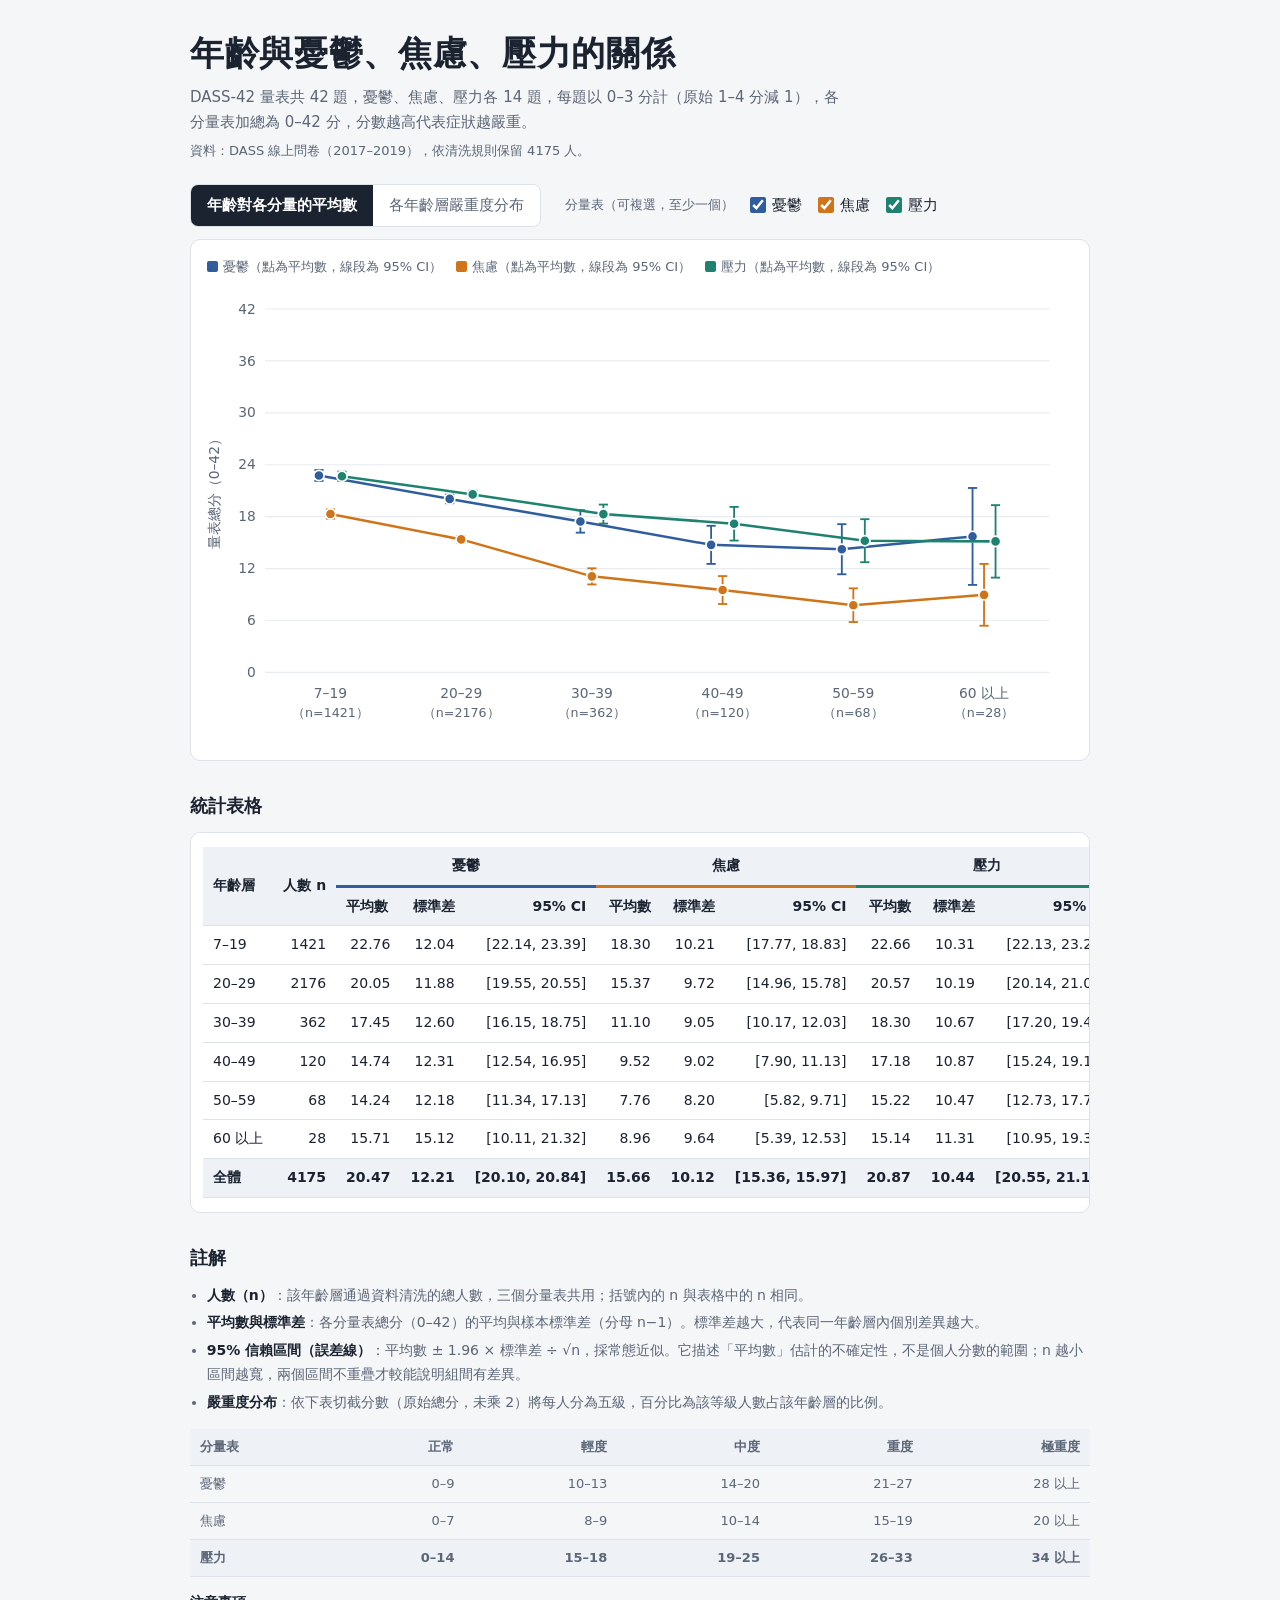
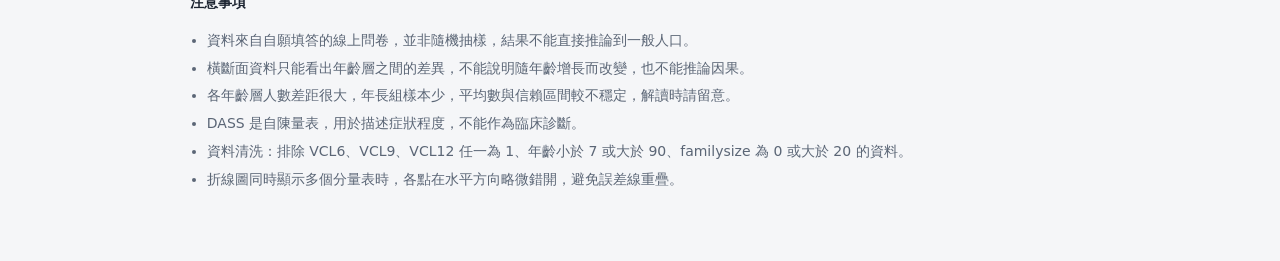
==== index.html @ 9ebe01f3 "Add files via upload" ====
<!DOCTYPE html>
<html lang="zh-Hant">
<head>
<meta charset="UTF-8">
<meta name="viewport" content="width=device-width, initial-scale=1, viewport-fit=cover">
<title>年齡與憂鬱、焦慮、壓力的關係</title>
<style>
:root{box-sizing:border-box;padding-top:env(safe-area-inset-top,0px);padding-bottom:env(safe-area-inset-bottom,0px);
--bg:#f5f6f8;--card:#fff;--ink:#1b2330;--mut:#5b6676;--line:#dde1e8;--grid:#e8ebf0;--hd:#eef1f5;
--c-D:#2f5d9e;--c-A:#cf7418;--c-S:#1f8270;--l0:#c9e4da;--l1:#f1dd98;--l2:#eeab6e;--l3:#d35f4c;--l4:#7a1f3d;--st:#1b2330}
@media (prefers-color-scheme:dark){:root:not([data-theme="light"]){--bg:#11151b;--card:#1a2029;--ink:#e8ecf2;--mut:#9aa6b6;--line:#2b3441;--grid:#262e3a;--hd:#212934;
--c-D:#7ea8e8;--c-A:#f0a24f;--c-S:#4fc2aa;--l0:#2d5d4e;--l1:#8a7a2c;--l2:#b5733a;--l3:#d35f4c;--l4:#a63a5e;--st:#fff}}
:root[data-theme="dark"]{--bg:#11151b;--card:#1a2029;--ink:#e8ecf2;--mut:#9aa6b6;--line:#2b3441;--grid:#262e3a;--hd:#212934;
--c-D:#7ea8e8;--c-A:#f0a24f;--c-S:#4fc2aa;--l0:#2d5d4e;--l1:#8a7a2c;--l2:#b5733a;--l3:#d35f4c;--l4:#a63a5e;--st:#fff}
html,body{margin:0}
body{background:var(--bg);color:var(--ink);font:15px/1.7 "Noto Sans TC","PingFang TC","Microsoft JhengHei",system-ui,sans-serif}
main{max-width:900px;margin:0 auto;padding:32px 18px 56px}
h1{font-size:clamp(24px,5vw,34px);line-height:1.25;margin:0 0 10px;letter-spacing:.02em}
.intro{margin:0 0 4px;color:var(--mut);max-width:44em}
.src{margin:0 0 22px;color:var(--mut);font-size:13px}
.bar{display:flex;flex-wrap:wrap;gap:12px 24px;align-items:center;margin-bottom:12px}
.tabs{display:inline-flex;border:1px solid var(--line);border-radius:8px;overflow:hidden;background:var(--card)}
.tabs button{font:inherit;color:var(--mut);background:none;border:0;padding:8px 16px;cursor:pointer}
.tabs button[aria-selected=true]{background:var(--ink);color:var(--card);font-weight:600}
button:focus-visible,input:focus-visible{outline:2px solid var(--c-D);outline-offset:2px}
#scales{display:flex;flex-wrap:wrap;gap:6px 16px;align-items:center}
#scales .cl{color:var(--mut);font-size:13px}
#scales label{display:inline-flex;align-items:center;gap:6px;cursor:pointer}
#scales input{accent-color:var(--c);width:16px;height:16px;margin:0}
#scales input:disabled{opacity:.55;cursor:not-allowed}
.card{background:var(--card);border:1px solid var(--line);border-radius:10px;padding:14px 12px}
#chart{position:relative}
svg{display:block;width:100%;height:auto}
.gl{stroke:var(--grid);stroke-width:1}.tx{fill:var(--mut);font-size:12px}.sm{font-size:11px}
.ln{fill:none;stroke-width:2.2}.eb{stroke-width:1.6}.pt{stroke:var(--card);stroke-width:1.5}
.seg{font-size:12px;font-weight:600;fill:var(--st)}.seg.s3,.seg.s4{fill:#fff}
#tip{position:absolute;pointer-events:none;background:var(--ink);color:var(--card);border-radius:6px;padding:7px 10px;font-size:13px;line-height:1.5;white-space:nowrap;z-index:5}
#tip[hidden]{display:none}
.leg{display:flex;flex-wrap:wrap;gap:4px 14px;margin:2px 4px 8px;font-size:13px;color:var(--mut)}
.leg i{display:inline-block;width:11px;height:11px;border-radius:2px;margin-right:5px;vertical-align:-1px}
h2{font-size:18px;margin:30px 0 10px}
.tw{overflow-x:auto}
table{border-collapse:collapse;width:100%;font-size:14px;font-variant-numeric:tabular-nums}
th,td{padding:7px 10px;text-align:right;white-space:nowrap;border-bottom:1px solid var(--line)}
th:first-child,td:first-child{text-align:left}
thead th{background:var(--hd);font-weight:600}
tbody tr:last-child td{font-weight:600;background:var(--hd)}
.notes{color:var(--mut);font-size:14px}
.notes b{color:var(--ink)}
.notes ul{padding-left:1.2em;margin:6px 0 14px}.notes li{margin:4px 0}
.cut{font-size:13px;margin:6px 0 14px}
</style>
</head>
<body>
<main>
<h1>年齡與憂鬱、焦慮、壓力的關係</h1>
<p class="intro">DASS-42 量表共 42 題，憂鬱、焦慮、壓力各 14 題，每題以 0–3 分計（原始 1–4 分減 1），各分量表加總為 0–42 分，分數越高代表症狀越嚴重。</p>
<p class="src" id="src"></p>

<div class="bar">
  <div class="tabs" role="tablist">
    <button role="tab" data-v="mean" aria-selected="true">年齡對各分量的平均數</button>
    <button role="tab" data-v="stack" aria-selected="false">各年齡層嚴重度分布</button>
  </div>
  <div id="scales"></div>
</div>

<div class="card">
  <div class="leg" id="leg"></div>
  <div id="chart"><div id="svgbox"></div><div id="tip" hidden></div></div>
</div>

<h2>統計表格</h2>
<div class="card tw"><table id="tbl"></table></div>

<h2>註解</h2>
<div class="notes">
<ul>
<li><b>人數（n）</b>：該年齡層通過資料清洗的總人數，三個分量表共用；括號內的 n 與表格中的 n 相同。</li>
<li><b>平均數與標準差</b>：各分量表總分（0–42）的平均與樣本標準差（分母 n−1）。標準差越大，代表同一年齡層內個別差異越大。</li>
<li><b>95% 信賴區間（誤差線）</b>：平均數 ± 1.96 × 標準差 ÷ √n，採常態近似。它描述「平均數」估計的不確定性，不是個人分數的範圍；n 越小區間越寬，兩個區間不重疊才較能說明組間有差異。</li>
<li><b>嚴重度分布</b>：依下表切截分數（原始總分，未乘 2）將每人分為五級，百分比為該等級人數占該年齡層的比例。</li>
</ul>
<table class="cut"><thead><tr><th>分量表</th><th>正常</th><th>輕度</th><th>中度</th><th>重度</th><th>極重度</th></tr></thead><tbody>
<tr><td>憂鬱</td><td>0–9</td><td>10–13</td><td>14–20</td><td>21–27</td><td>28 以上</td></tr>
<tr><td>焦慮</td><td>0–7</td><td>8–9</td><td>10–14</td><td>15–19</td><td>20 以上</td></tr>
<tr><td>壓力</td><td>0–14</td><td>15–18</td><td>19–25</td><td>26–33</td><td>34 以上</td></tr></tbody></table>
<p><b>注意事項</b></p>
<ul>
<li>資料來自自願填答的線上問卷，並非隨機抽樣，結果不能直接推論到一般人口。</li>
<li>橫斷面資料只能看出年齡層之間的差異，不能說明隨年齡增長而改變，也不能推論因果。</li>
<li>各年齡層人數差距很大，年長組樣本少，平均數與信賴區間較不穩定，解讀時請留意。</li>
<li>DASS 是自陳量表，用於描述症狀程度，不能作為臨床診斷。</li>
<li>資料清洗：排除 VCL6、VCL9、VCL12 任一為 1、年齡小於 7 或大於 90、familysize 為 0 或大於 20 的資料。</li>
<li>折線圖同時顯示多個分量表時，各點在水平方向略微錯開，避免誤差線重疊。</li>
</ul>
</div>
</main>
<script>
const DATA={"groups":[{"l":"7–19","n":1421,"D":{"n":1421,"m":22.7621,"s":12.037,"lv":[252,105,260,247,557]},"A":{"n":1421,"m":18.3012,"s":10.2066,"lv":[248,86,235,219,633]},"S":{"n":1421,"m":22.665,"s":10.3108,"lv":[346,160,318,344,253]}},{"l":"20–29","n":2176,"D":{"n":2176,"m":20.0501,"s":11.8818,"lv":[506,229,430,359,652]},"A":{"n":2176,"m":15.3718,"s":9.7189,"lv":[537,170,439,341,689]},"S":{"n":2176,"m":20.5708,"s":10.1868,"lv":[675,276,521,434,270]}},{"l":"30–39","n":362,"D":{"n":362,"m":17.4475,"s":12.5997,"lv":[127,38,55,43,99]},"A":{"n":362,"m":11.0994,"s":9.0542,"lv":[163,33,68,37,61]},"S":{"n":362,"m":18.2983,"s":10.6745,"lv":[149,56,55,64,38]}},{"l":"40–49","n":120,"D":{"n":120,"m":14.7417,"s":12.3148,"lv":[52,14,19,11,24]},"A":{"n":120,"m":9.5167,"s":9.0172,"lv":[63,12,17,9,19]},"S":{"n":120,"m":17.1833,"s":10.8705,"lv":[54,17,18,16,15]}},{"l":"50–59","n":68,"D":{"n":68,"m":14.2353,"s":12.1841,"lv":[34,6,11,6,11]},"A":{"n":68,"m":7.7647,"s":8.1992,"lv":[42,5,8,6,7]},"S":{"n":68,"m":15.2206,"s":10.4665,"lv":[39,7,11,6,5]}},{"l":"60 以上","n":28,"D":{"n":28,"m":15.7143,"s":15.1214,"lv":[15,2,2,1,8]},"A":{"n":28,"m":8.9643,"s":9.6397,"lv":[17,1,3,1,6]},"S":{"n":28,"m":15.1429,"s":11.3095,"lv":[15,4,3,4,2]}}],"total":{"n":4175,"D":{"n":4175,"m":20.4711,"s":12.2137,"lv":[986,394,777,667,1351]},"A":{"n":4175,"m":15.6632,"s":10.1179,"lv":[1070,307,770,613,1415]},"S":{"n":4175,"m":20.8656,"s":10.4355,"lv":[1278,520,926,868,583]}}};
const SC={D:{n:'憂鬱'},A:{n:'焦慮'},S:{n:'壓力'}},KEYS=['D','A','S'];
const LV=['正常','輕度','中度','重度','極重度'];
const G=DATA.groups,T=DATA.total;
const st={view:'mean',sel:['D','A','S'],one:'D'};
const $=s=>document.querySelector(s),f=x=>x.toFixed(2);
const ci=o=>{const h=1.96*o.s/Math.sqrt(o.n);return[o.m-h,o.m+h]};
const lab=g=>g.l+'（n='+g.n+'）';
$('#src').textContent='資料：DASS 線上問卷（2017–2019），依清洗規則保留 '+T.n+' 人。';

function ctrl(){
  const c=$('#scales');
  if(st.view==='mean'){
    const last=st.sel.length===1?st.sel[0]:null;
    c.innerHTML='<span class="cl">分量表（可複選，至少一個）</span>'+KEYS.map(k=>`<label style="--c:var(--c-${k})"><input type="checkbox" value="${k}" ${st.sel.includes(k)?'checked':''} ${last===k?'disabled':''}>${SC[k].n}</label>`).join('');
  }else{
    c.innerHTML='<span class="cl">分量表（單選）</span>'+KEYS.map(k=>`<label style="--c:var(--c-${k})"><input type="radio" name="one" value="${k}" ${st.one===k?'checked':''}>${SC[k].n}</label>`).join('');
  }
}
function legend(){
  $('#leg').innerHTML=st.view==='mean'
    ?KEYS.filter(k=>st.sel.includes(k)).map(k=>`<span><i style="background:var(--c-${k})"></i>${SC[k].n}（點為平均數，線段為 95% CI）</span>`).join('')
    :LV.map((n,j)=>`<span><i style="background:var(--l${j})"></i>${n}</span>`).join('');
}
function mean(){
  const W=760,H=400,L=54,R=24,T0=20,B=64,pw=W-L-R,ph=H-T0-B,N=G.length;
  const X=i=>L+pw*(i+.5)/N,Y=v=>T0+ph*(1-v/42);
  const sel=KEYS.filter(k=>st.sel.includes(k));
  let s=`<svg viewBox="0 0 ${W} ${H}" role="img" aria-label="各年齡層憂鬱、焦慮、壓力平均分數折線圖，詳細數值見下方表格">`;
  for(let v=0;v<=42;v+=6)s+=`<line class="gl" x1="${L}" x2="${W-R}" y1="${Y(v)}" y2="${Y(v)}"/><text class="tx" x="${L-8}" y="${Y(v)+4}" text-anchor="end">${v}</text>`;
  s+=`<text class="tx" transform="translate(14 ${T0+ph/2}) rotate(-90)" text-anchor="middle">量表總分（0–42）</text>`;
  G.forEach((g,i)=>{s+=`<text class="tx" x="${X(i)}" y="${H-B+22}" text-anchor="middle">${g.l}<tspan class="sm" x="${X(i)}" dy="17">（n=${g.n}）</tspan></text>`});
  sel.forEach((k,j)=>{
    const dx=(j-(sel.length-1)/2)*10,col=`var(--c-${k})`;
    s+=`<polyline class="ln" style="stroke:${col}" points="${G.map((g,i)=>(X(i)+dx)+','+Y(g[k].m)).join(' ')}"/>`;
    G.forEach((g,i)=>{
      const o=g[k],[a,b]=ci(o),x=X(i)+dx,ya=Y(Math.max(0,a)),yb=Y(Math.min(42,b));
      s+=`<g data-tip="<b>${SC[k].n}</b>｜${g.l}（n=${g.n}）<br>平均數 ${f(o.m)}　標準差 ${f(o.s)}<br>95% CI [${f(a)}, ${f(b)}]">`
       +`<line class="eb" style="stroke:${col}" x1="${x}" x2="${x}" y1="${yb}" y2="${ya}"/>`
       +`<line class="eb" style="stroke:${col}" x1="${x-4}" x2="${x+4}" y1="${yb}" y2="${yb}"/><line class="eb" style="stroke:${col}" x1="${x-4}" x2="${x+4}" y1="${ya}" y2="${ya}"/>`
       +`<circle class="pt" style="fill:${col}" cx="${x}" cy="${Y(o.m)}" r="4.5"/><circle cx="${x}" cy="${Y(o.m)}" r="12" fill="transparent"/></g>`;
    });
  });
  return s+'</svg>';
}
function stack(){
  const k=st.one,W=760,L=150,R=24,T0=14,rh=48,B=46,N=G.length,H=T0+N*rh+B,pw=W-L-R;
  let s=`<svg viewBox="0 0 ${W} ${H}" role="img" aria-label="${SC[k].n}嚴重度在各年齡層的分布，詳細數值見下方表格">`;
  for(let p=0;p<=100;p+=20){const x=L+pw*p/100;s+=`<line class="gl" x1="${x}" x2="${x}" y1="${T0}" y2="${T0+N*rh}"/><text class="tx" x="${x}" y="${T0+N*rh+18}" text-anchor="middle">${p}%</text>`}
  s+=`<text class="tx" x="${L+pw/2}" y="${H-6}" text-anchor="middle">各嚴重度等級占該年齡層的百分比</text>`;
  G.forEach((g,i)=>{
    const o=g[k],y=T0+i*rh+7;let acc=0;
    s+=`<text class="tx" x="${L-10}" y="${y+22}" text-anchor="end">${lab(g)}</text>`;
    o.lv.forEach((c,j)=>{
      const p=c/o.n*100,x=L+pw*acc/100,w=pw*p/100;acc+=p;
      s+=`<g data-tip="<b>${SC[k].n}</b>｜${g.l}<br>${LV[j]}：${p.toFixed(1)}%（${c} 人）"><rect x="${x}" y="${y}" width="${w}" height="34" style="fill:var(--l${j});stroke:var(--card);stroke-width:1"/>`
       +(w>34?`<text class="seg s${j}" x="${x+w/2}" y="${y+22}" text-anchor="middle">${Math.round(p)}%</text>`:'')+'</g>';
    });
  });
  return s+'</svg>';
}
function table(){
  const rows=[...G,Object.assign({},T,{l:'全體'})];let h;
  if(st.view==='mean'){
    const sel=KEYS.filter(k=>st.sel.includes(k));
    h='<thead><tr><th rowspan="2">年齡層</th><th rowspan="2">人數 n</th>'+sel.map(k=>`<th colspan="3" style="text-align:center;border-bottom:3px solid var(--c-${k})">${SC[k].n}</th>`).join('')+'</tr><tr>'+sel.map(()=>'<th>平均數</th><th>標準差</th><th>95% CI</th>').join('')+'</tr></thead><tbody>'
     +rows.map(g=>`<tr><td>${g.l}</td><td>${g.n}</td>`+sel.map(k=>{const o=g[k],[a,b]=ci(o);return`<td>${f(o.m)}</td><td>${f(o.s)}</td><td>[${f(a)}, ${f(b)}]</td>`}).join('')+'</tr>').join('')+'</tbody>';
  }else{
    const k=st.one;
    h=`<thead><tr><th>年齡層（${SC[k].n}）</th><th>人數 n</th>`+LV.map(n=>`<th>${n}</th>`).join('')+'</tr></thead><tbody>'
     +rows.map(g=>{const o=g[k];return`<tr><td>${g.l}</td><td>${g.n}</td>`+o.lv.map(c=>`<td>${c}（${(c/o.n*100).toFixed(1)}%）</td>`).join('')+'</tr>'}).join('')+'</tbody>';
  }
  $('#tbl').innerHTML=h;
}
function render(){
  document.querySelectorAll('.tabs button').forEach(b=>b.setAttribute('aria-selected',b.dataset.v===st.view));
  ctrl();legend();$('#svgbox').innerHTML=st.view==='mean'?mean():stack();table();$('#tip').hidden=true;
}
document.querySelector('.tabs').addEventListener('click',e=>{const b=e.target.closest('button');if(b){st.view=b.dataset.v;render()}});
$('#scales').addEventListener('change',e=>{
  const v=e.target.value;
  if(st.view==='mean'){st.sel=e.target.checked?[...st.sel,v]:st.sel.filter(x=>x!==v);if(!st.sel.length)st.sel=[v]}
  else st.one=v;
  render();
});
const wrap=$('#chart'),tip=$('#tip');
wrap.addEventListener('pointermove',e=>{
  const t=e.target.closest('[data-tip]');
  if(!t){tip.hidden=true;return}
  tip.innerHTML=t.dataset.tip;tip.hidden=false;
  const r=wrap.getBoundingClientRect();let x=e.clientX-r.left+14;
  if(x+tip.offsetWidth>r.width)x=e.clientX-r.left-tip.offsetWidth-14;
  tip.style.left=Math.max(0,x)+'px';tip.style.top=(e.clientY-r.top+14)+'px';
});
wrap.addEventListener('pointerleave',()=>{tip.hidden=true});
render();
</script>
</body>
</html>
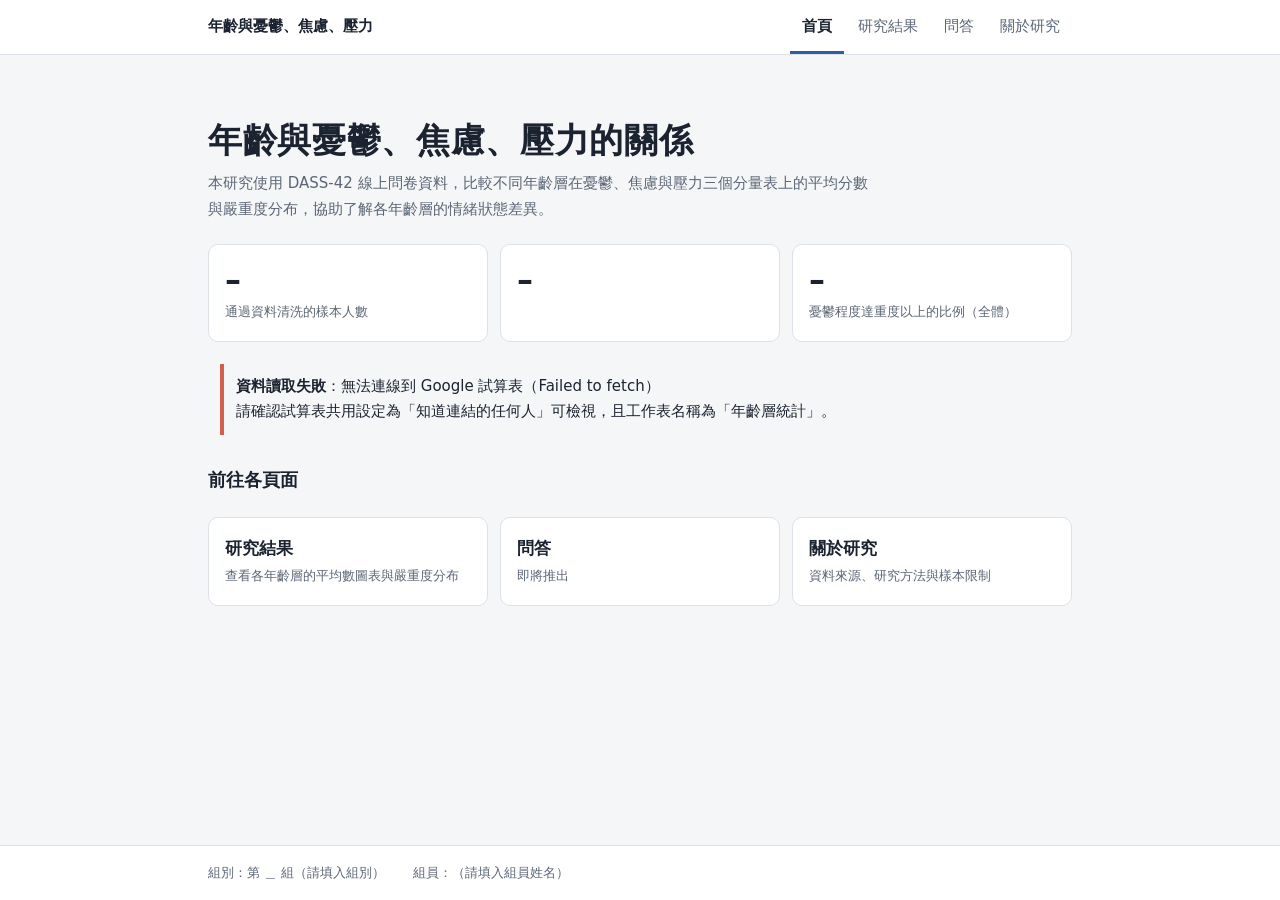
==== commit b830cfda: "Add files via upload" ====
--- a/index.html
+++ b/index.html
@@ -3,196 +3,90 @@
 <head>
 <meta charset="UTF-8">
 <meta name="viewport" content="width=device-width, initial-scale=1, viewport-fit=cover">
-<title>年齡與憂鬱、焦慮、壓力的關係</title>
-<style>
-:root{box-sizing:border-box;padding-top:env(safe-area-inset-top,0px);padding-bottom:env(safe-area-inset-bottom,0px);
---bg:#f5f6f8;--card:#fff;--ink:#1b2330;--mut:#5b6676;--line:#dde1e8;--grid:#e8ebf0;--hd:#eef1f5;
---c-D:#2f5d9e;--c-A:#cf7418;--c-S:#1f8270;--l0:#c9e4da;--l1:#f1dd98;--l2:#eeab6e;--l3:#d35f4c;--l4:#7a1f3d;--st:#1b2330}
-@media (prefers-color-scheme:dark){:root:not([data-theme="light"]){--bg:#11151b;--card:#1a2029;--ink:#e8ecf2;--mut:#9aa6b6;--line:#2b3441;--grid:#262e3a;--hd:#212934;
---c-D:#7ea8e8;--c-A:#f0a24f;--c-S:#4fc2aa;--l0:#2d5d4e;--l1:#8a7a2c;--l2:#b5733a;--l3:#d35f4c;--l4:#a63a5e;--st:#fff}}
-:root[data-theme="dark"]{--bg:#11151b;--card:#1a2029;--ink:#e8ecf2;--mut:#9aa6b6;--line:#2b3441;--grid:#262e3a;--hd:#212934;
---c-D:#7ea8e8;--c-A:#f0a24f;--c-S:#4fc2aa;--l0:#2d5d4e;--l1:#8a7a2c;--l2:#b5733a;--l3:#d35f4c;--l4:#a63a5e;--st:#fff}
-html,body{margin:0}
-body{background:var(--bg);color:var(--ink);font:15px/1.7 "Noto Sans TC","PingFang TC","Microsoft JhengHei",system-ui,sans-serif}
-main{max-width:900px;margin:0 auto;padding:32px 18px 56px}
-h1{font-size:clamp(24px,5vw,34px);line-height:1.25;margin:0 0 10px;letter-spacing:.02em}
-.intro{margin:0 0 4px;color:var(--mut);max-width:44em}
-.src{margin:0 0 22px;color:var(--mut);font-size:13px}
-.bar{display:flex;flex-wrap:wrap;gap:12px 24px;align-items:center;margin-bottom:12px}
-.tabs{display:inline-flex;border:1px solid var(--line);border-radius:8px;overflow:hidden;background:var(--card)}
-.tabs button{font:inherit;color:var(--mut);background:none;border:0;padding:8px 16px;cursor:pointer}
-.tabs button[aria-selected=true]{background:var(--ink);color:var(--card);font-weight:600}
-button:focus-visible,input:focus-visible{outline:2px solid var(--c-D);outline-offset:2px}
-#scales{display:flex;flex-wrap:wrap;gap:6px 16px;align-items:center}
-#scales .cl{color:var(--mut);font-size:13px}
-#scales label{display:inline-flex;align-items:center;gap:6px;cursor:pointer}
-#scales input{accent-color:var(--c);width:16px;height:16px;margin:0}
-#scales input:disabled{opacity:.55;cursor:not-allowed}
-.card{background:var(--card);border:1px solid var(--line);border-radius:10px;padding:14px 12px}
-#chart{position:relative}
-svg{display:block;width:100%;height:auto}
-.gl{stroke:var(--grid);stroke-width:1}.tx{fill:var(--mut);font-size:12px}.sm{font-size:11px}
-.ln{fill:none;stroke-width:2.2}.eb{stroke-width:1.6}.pt{stroke:var(--card);stroke-width:1.5}
-.seg{font-size:12px;font-weight:600;fill:var(--st)}.seg.s3,.seg.s4{fill:#fff}
-#tip{position:absolute;pointer-events:none;background:var(--ink);color:var(--card);border-radius:6px;padding:7px 10px;font-size:13px;line-height:1.5;white-space:nowrap;z-index:5}
-#tip[hidden]{display:none}
-.leg{display:flex;flex-wrap:wrap;gap:4px 14px;margin:2px 4px 8px;font-size:13px;color:var(--mut)}
-.leg i{display:inline-block;width:11px;height:11px;border-radius:2px;margin-right:5px;vertical-align:-1px}
-h2{font-size:18px;margin:30px 0 10px}
-.tw{overflow-x:auto}
-table{border-collapse:collapse;width:100%;font-size:14px;font-variant-numeric:tabular-nums}
-th,td{padding:7px 10px;text-align:right;white-space:nowrap;border-bottom:1px solid var(--line)}
-th:first-child,td:first-child{text-align:left}
-thead th{background:var(--hd);font-weight:600}
-tbody tr:last-child td{font-weight:600;background:var(--hd)}
-.notes{color:var(--mut);font-size:14px}
-.notes b{color:var(--ink)}
-.notes ul{padding-left:1.2em;margin:6px 0 14px}.notes li{margin:4px 0}
-.cut{font-size:13px;margin:6px 0 14px}
-</style>
+<title>首頁｜年齡與憂鬱、焦慮、壓力的關係</title>
+<link rel="stylesheet" href="style.css">
 </head>
 <body>
-<main>
-<h1>年齡與憂鬱、焦慮、壓力的關係</h1>
-<p class="intro">DASS-42 量表共 42 題，憂鬱、焦慮、壓力各 14 題，每題以 0–3 分計（原始 1–4 分減 1），各分量表加總為 0–42 分，分數越高代表症狀越嚴重。</p>
-<p class="src" id="src"></p>
-
-<div class="bar">
-  <div class="tabs" role="tablist">
-    <button role="tab" data-v="mean" aria-selected="true">年齡對各分量的平均數</button>
-    <button role="tab" data-v="stack" aria-selected="false">各年齡層嚴重度分布</button>
-  </div>
-  <div id="scales"></div>
+<nav class="nav" aria-label="主要導覽"><div class="in"><a class="brand" href="index.html">年齡與憂鬱、焦慮、壓力</a><ul><li><a href="index.html" aria-current="page">首頁</a></li><li><a href="results.html">研究結果</a></li><li><a href="ask.html">問答</a></li><li><a href="about.html">關於研究</a></li></ul></div></nav>
+<main><div class="in">
+<h1 style="margin-top:32px">年齡與憂鬱、焦慮、壓力的關係</h1>
+<p class="lead intro">本研究使用 DASS-42 線上問卷資料，比較不同年齡層在憂鬱、焦慮與壓力三個分量表上的平均分數與嚴重度分布，協助了解各年齡層的情緒狀態差異。</p>
+<div class="stats">
+<div class="stat"><b id="c1">–</b><span>通過資料清洗的樣本人數</span></div>
+<div class="stat"><b id="c2">–</b><span id="c2s"></span></div>
+<div class="stat"><b id="c3">–</b><span id="c3s">憂鬱程度達重度以上的比例（全體）</span></div>
 </div>
-
-<div class="card">
-  <div class="leg" id="leg"></div>
-  <div id="chart"><div id="svgbox"></div><div id="tip" hidden></div></div>
-</div>
-
-<h2>統計表格</h2>
-<div class="card tw"><table id="tbl"></table></div>
-
-<h2>註解</h2>
-<div class="notes">
-<ul>
-<li><b>人數（n）</b>：該年齡層通過資料清洗的總人數，三個分量表共用；括號內的 n 與表格中的 n 相同。</li>
-<li><b>平均數與標準差</b>：各分量表總分（0–42）的平均與樣本標準差（分母 n−1）。標準差越大，代表同一年齡層內個別差異越大。</li>
-<li><b>95% 信賴區間（誤差線）</b>：平均數 ± 1.96 × 標準差 ÷ √n，採常態近似。它描述「平均數」估計的不確定性，不是個人分數的範圍；n 越小區間越寬，兩個區間不重疊才較能說明組間有差異。</li>
-<li><b>嚴重度分布</b>：依下表切截分數（原始總分，未乘 2）將每人分為五級，百分比為該等級人數占該年齡層的比例。</li>
-</ul>
-<table class="cut"><thead><tr><th>分量表</th><th>正常</th><th>輕度</th><th>中度</th><th>重度</th><th>極重度</th></tr></thead><tbody>
-<tr><td>憂鬱</td><td>0–9</td><td>10–13</td><td>14–20</td><td>21–27</td><td>28 以上</td></tr>
-<tr><td>焦慮</td><td>0–7</td><td>8–9</td><td>10–14</td><td>15–19</td><td>20 以上</td></tr>
-<tr><td>壓力</td><td>0–14</td><td>15–18</td><td>19–25</td><td>26–33</td><td>34 以上</td></tr></tbody></table>
-<p><b>注意事項</b></p>
-<ul>
-<li>資料來自自願填答的線上問卷，並非隨機抽樣，結果不能直接推論到一般人口。</li>
-<li>橫斷面資料只能看出年齡層之間的差異，不能說明隨年齡增長而改變，也不能推論因果。</li>
-<li>各年齡層人數差距很大，年長組樣本少，平均數與信賴區間較不穩定，解讀時請留意。</li>
-<li>DASS 是自陳量表，用於描述症狀程度，不能作為臨床診斷。</li>
-<li>資料清洗：排除 VCL6、VCL9、VCL12 任一為 1、年齡小於 7 或大於 90、familysize 為 0 或大於 20 的資料。</li>
-<li>折線圖同時顯示多個分量表時，各點在水平方向略微錯開，避免誤差線重疊。</li>
-</ul>
-</div>
-</main>
-<script>
-const DATA={"groups":[{"l":"7–19","n":1421,"D":{"n":1421,"m":22.7621,"s":12.037,"lv":[252,105,260,247,557]},"A":{"n":1421,"m":18.3012,"s":10.2066,"lv":[248,86,235,219,633]},"S":{"n":1421,"m":22.665,"s":10.3108,"lv":[346,160,318,344,253]}},{"l":"20–29","n":2176,"D":{"n":2176,"m":20.0501,"s":11.8818,"lv":[506,229,430,359,652]},"A":{"n":2176,"m":15.3718,"s":9.7189,"lv":[537,170,439,341,689]},"S":{"n":2176,"m":20.5708,"s":10.1868,"lv":[675,276,521,434,270]}},{"l":"30–39","n":362,"D":{"n":362,"m":17.4475,"s":12.5997,"lv":[127,38,55,43,99]},"A":{"n":362,"m":11.0994,"s":9.0542,"lv":[163,33,68,37,61]},"S":{"n":362,"m":18.2983,"s":10.6745,"lv":[149,56,55,64,38]}},{"l":"40–49","n":120,"D":{"n":120,"m":14.7417,"s":12.3148,"lv":[52,14,19,11,24]},"A":{"n":120,"m":9.5167,"s":9.0172,"lv":[63,12,17,9,19]},"S":{"n":120,"m":17.1833,"s":10.8705,"lv":[54,17,18,16,15]}},{"l":"50–59","n":68,"D":{"n":68,"m":14.2353,"s":12.1841,"lv":[34,6,11,6,11]},"A":{"n":68,"m":7.7647,"s":8.1992,"lv":[42,5,8,6,7]},"S":{"n":68,"m":15.2206,"s":10.4665,"lv":[39,7,11,6,5]}},{"l":"60 以上","n":28,"D":{"n":28,"m":15.7143,"s":15.1214,"lv":[15,2,2,1,8]},"A":{"n":28,"m":8.9643,"s":9.6397,"lv":[17,1,3,1,6]},"S":{"n":28,"m":15.1429,"s":11.3095,"lv":[15,4,3,4,2]}}],"total":{"n":4175,"D":{"n":4175,"m":20.4711,"s":12.2137,"lv":[986,394,777,667,1351]},"A":{"n":4175,"m":15.6632,"s":10.1179,"lv":[1070,307,770,613,1415]},"S":{"n":4175,"m":20.8656,"s":10.4355,"lv":[1278,520,926,868,583]}}};
-const SC={D:{n:'憂鬱'},A:{n:'焦慮'},S:{n:'壓力'}},KEYS=['D','A','S'];
-const LV=['正常','輕度','中度','重度','極重度'];
-const G=DATA.groups,T=DATA.total;
-const st={view:'mean',sel:['D','A','S'],one:'D'};
-const $=s=>document.querySelector(s),f=x=>x.toFixed(2);
-const ci=o=>{const h=1.96*o.s/Math.sqrt(o.n);return[o.m-h,o.m+h]};
-const lab=g=>g.l+'（n='+g.n+'）';
-$('#src').textContent='資料：DASS 線上問卷（2017–2019），依清洗規則保留 '+T.n+' 人。';
-
-function ctrl(){
-  const c=$('#scales');
-  if(st.view==='mean'){
-    const last=st.sel.length===1?st.sel[0]:null;
-    c.innerHTML='<span class="cl">分量表（可複選，至少一個）</span>'+KEYS.map(k=>`<label style="--c:var(--c-${k})"><input type="checkbox" value="${k}" ${st.sel.includes(k)?'checked':''} ${last===k?'disabled':''}>${SC[k].n}</label>`).join('');
-  }else{
-    c.innerHTML='<span class="cl">分量表（單選）</span>'+KEYS.map(k=>`<label style="--c:var(--c-${k})"><input type="radio" name="one" value="${k}" ${st.one===k?'checked':''}>${SC[k].n}</label>`).join('');
-  }
-}
-function legend(){
-  $('#leg').innerHTML=st.view==='mean'
-    ?KEYS.filter(k=>st.sel.includes(k)).map(k=>`<span><i style="background:var(--c-${k})"></i>${SC[k].n}（點為平均數，線段為 95% CI）</span>`).join('')
-    :LV.map((n,j)=>`<span><i style="background:var(--l${j})"></i>${n}</span>`).join('');
-}
-function mean(){
-  const W=760,H=400,L=54,R=24,T0=20,B=64,pw=W-L-R,ph=H-T0-B,N=G.length;
-  const X=i=>L+pw*(i+.5)/N,Y=v=>T0+ph*(1-v/42);
-  const sel=KEYS.filter(k=>st.sel.includes(k));
-  let s=`<svg viewBox="0 0 ${W} ${H}" role="img" aria-label="各年齡層憂鬱、焦慮、壓力平均分數折線圖，詳細數值見下方表格">`;
-  for(let v=0;v<=42;v+=6)s+=`<line class="gl" x1="${L}" x2="${W-R}" y1="${Y(v)}" y2="${Y(v)}"/><text class="tx" x="${L-8}" y="${Y(v)+4}" text-anchor="end">${v}</text>`;
-  s+=`<text class="tx" transform="translate(14 ${T0+ph/2}) rotate(-90)" text-anchor="middle">量表總分（0–42）</text>`;
-  G.forEach((g,i)=>{s+=`<text class="tx" x="${X(i)}" y="${H-B+22}" text-anchor="middle">${g.l}<tspan class="sm" x="${X(i)}" dy="17">（n=${g.n}）</tspan></text>`});
-  sel.forEach((k,j)=>{
-    const dx=(j-(sel.length-1)/2)*10,col=`var(--c-${k})`;
-    s+=`<polyline class="ln" style="stroke:${col}" points="${G.map((g,i)=>(X(i)+dx)+','+Y(g[k].m)).join(' ')}"/>`;
-    G.forEach((g,i)=>{
-      const o=g[k],[a,b]=ci(o),x=X(i)+dx,ya=Y(Math.max(0,a)),yb=Y(Math.min(42,b));
-      s+=`<g data-tip="<b>${SC[k].n}</b>｜${g.l}（n=${g.n}）<br>平均數 ${f(o.m)}　標準差 ${f(o.s)}<br>95% CI [${f(a)}, ${f(b)}]">`
-       +`<line class="eb" style="stroke:${col}" x1="${x}" x2="${x}" y1="${yb}" y2="${ya}"/>`
-       +`<line class="eb" style="stroke:${col}" x1="${x-4}" x2="${x+4}" y1="${yb}" y2="${yb}"/><line class="eb" style="stroke:${col}" x1="${x-4}" x2="${x+4}" y1="${ya}" y2="${ya}"/>`
-       +`<circle class="pt" style="fill:${col}" cx="${x}" cy="${Y(o.m)}" r="4.5"/><circle cx="${x}" cy="${Y(o.m)}" r="12" fill="transparent"/></g>`;
-    });
-  });
-  return s+'</svg>';
-}
-function stack(){
-  const k=st.one,W=760,L=150,R=24,T0=14,rh=48,B=46,N=G.length,H=T0+N*rh+B,pw=W-L-R;
-  let s=`<svg viewBox="0 0 ${W} ${H}" role="img" aria-label="${SC[k].n}嚴重度在各年齡層的分布，詳細數值見下方表格">`;
-  for(let p=0;p<=100;p+=20){const x=L+pw*p/100;s+=`<line class="gl" x1="${x}" x2="${x}" y1="${T0}" y2="${T0+N*rh}"/><text class="tx" x="${x}" y="${T0+N*rh+18}" text-anchor="middle">${p}%</text>`}
-  s+=`<text class="tx" x="${L+pw/2}" y="${H-6}" text-anchor="middle">各嚴重度等級占該年齡層的百分比</text>`;
-  G.forEach((g,i)=>{
-    const o=g[k],y=T0+i*rh+7;let acc=0;
-    s+=`<text class="tx" x="${L-10}" y="${y+22}" text-anchor="end">${lab(g)}</text>`;
-    o.lv.forEach((c,j)=>{
-      const p=c/o.n*100,x=L+pw*acc/100,w=pw*p/100;acc+=p;
-      s+=`<g data-tip="<b>${SC[k].n}</b>｜${g.l}<br>${LV[j]}：${p.toFixed(1)}%（${c} 人）"><rect x="${x}" y="${y}" width="${w}" height="34" style="fill:var(--l${j});stroke:var(--card);stroke-width:1"/>`
-       +(w>34?`<text class="seg s${j}" x="${x+w/2}" y="${y+22}" text-anchor="middle">${Math.round(p)}%</text>`:'')+'</g>';
-    });
-  });
-  return s+'</svg>';
-}
-function table(){
-  const rows=[...G,Object.assign({},T,{l:'全體'})];let h;
-  if(st.view==='mean'){
-    const sel=KEYS.filter(k=>st.sel.includes(k));
-    h='<thead><tr><th rowspan="2">年齡層</th><th rowspan="2">人數 n</th>'+sel.map(k=>`<th colspan="3" style="text-align:center;border-bottom:3px solid var(--c-${k})">${SC[k].n}</th>`).join('')+'</tr><tr>'+sel.map(()=>'<th>平均數</th><th>標準差</th><th>95% CI</th>').join('')+'</tr></thead><tbody>'
-     +rows.map(g=>`<tr><td>${g.l}</td><td>${g.n}</td>`+sel.map(k=>{const o=g[k],[a,b]=ci(o);return`<td>${f(o.m)}</td><td>${f(o.s)}</td><td>[${f(a)}, ${f(b)}]</td>`}).join('')+'</tr>').join('')+'</tbody>';
-  }else{
-    const k=st.one;
-    h=`<thead><tr><th>年齡層（${SC[k].n}）</th><th>人數 n</th>`+LV.map(n=>`<th>${n}</th>`).join('')+'</tr></thead><tbody>'
-     +rows.map(g=>{const o=g[k];return`<tr><td>${g.l}</td><td>${g.n}</td>`+o.lv.map(c=>`<td>${c}（${(c/o.n*100).toFixed(1)}%）</td>`).join('')+'</tr>'}).join('')+'</tbody>';
-  }
-  $('#tbl').innerHTML=h;
-}
-function render(){
-  document.querySelectorAll('.tabs button').forEach(b=>b.setAttribute('aria-selected',b.dataset.v===st.view));
-  ctrl();legend();$('#svgbox').innerHTML=st.view==='mean'?mean():stack();table();$('#tip').hidden=true;
-}
-document.querySelector('.tabs').addEventListener('click',e=>{const b=e.target.closest('button');if(b){st.view=b.dataset.v;render()}});
-$('#scales').addEventListener('change',e=>{
-  const v=e.target.value;
-  if(st.view==='mean'){st.sel=e.target.checked?[...st.sel,v]:st.sel.filter(x=>x!==v);if(!st.sel.length)st.sel=[v]}
-  else st.one=v;
-  render();
-});
-const wrap=$('#chart'),tip=$('#tip');
-wrap.addEventListener('pointermove',e=>{
-  const t=e.target.closest('[data-tip]');
-  if(!t){tip.hidden=true;return}
-  tip.innerHTML=t.dataset.tip;tip.hidden=false;
-  const r=wrap.getBoundingClientRect();let x=e.clientX-r.left+14;
-  if(x+tip.offsetWidth>r.width)x=e.clientX-r.left-tip.offsetWidth-14;
-  tip.style.left=Math.max(0,x)+'px';tip.style.top=(e.clientY-r.top+14)+'px';
-});
-wrap.addEventListener('pointerleave',()=>{tip.hidden=true});
-render();
+<h2>前往各頁面</h2>
+<div class="entries">
+<a class="entry" href="results.html"><strong>研究結果</strong><span>查看各年齡層的平均數圖表與嚴重度分布</span></a>
+<a class="entry" href="ask.html"><strong>問答</strong><span>即將推出</span></a>
+<a class="entry" href="about.html"><strong>關於研究</strong><span>資料來源、研究方法與樣本限制</span></a>
+</div></div></main>
+<footer><div class="in"><span>組別：第 ＿ 組（請填入組別）</span><span>組員：（請填入組員姓名）</span></div></footer>
+<script>const KEYS=['D','A','S'],$=s=>document.querySelector(s);
+const SHEET_ID='1aRtR0BMKm8Y0_JgHcAkQbwwfiZCKB8Brp9E7VJwtRCM',SHEET_TAB='年齡層統計';
+const LVN=['正常','輕度','中度','重度','極重度'],ALIAS={'重度':'嚴重','極重度':'極嚴重'};
+const RANGES={stats:'A1:J8',lv:'A10:P17'};
+const NOLVTXT='在「'+SHEET_TAB+'」的 '+RANGES.lv+' 找不到嚴重度人數表（標題需含「憂鬱_正常」…「壓力_極嚴重」），因此無法顯示嚴重度分布。';
+const NOLV='<p style="margin:12px;color:var(--mut)">'+NOLVTXT+'</p>';
+const esc=s=>String(s).replace(/[&<>]/g,c=>({'&':'&amp;','<':'&lt;','>':'&gt;'}[c]));
+function parseCSV(t){const r=[];let row=[],c='',q=false;
+  for(let i=0;i<t.length;i++){const ch=t[i];
+    if(q){if(ch=='"'){if(t[i+1]=='"'){c+='"';i++}else q=false}else c+=ch}
+    else if(ch=='"')q=true;
+    else if(ch==','){row.push(c);c=''}
+    else if(ch=='\n'||ch=='\r'){if(ch=='\r'&&t[i+1]=='\n')i++;row.push(c);r.push(row);row=[];c=''}
+    else c+=ch}
+  if(c!==''||row.length){row.push(c);r.push(row)}return r}
+const num=s=>{const v=parseFloat(String(s).replace(/[,\s]/g,''));return isNaN(v)?null:v};
+async function getRows(range){
+  const url='https://docs.google.com/spreadsheets/d/'+SHEET_ID+'/gviz/tq?tqx=out:csv&headers=1&sheet='+encodeURIComponent(SHEET_TAB)+'&range='+range;
+  let res;try{res=await fetch(url)}catch(e){throw new Error('無法連線到 Google 試算表（'+e.message+'）')}
+  if(!res.ok)throw new Error('讀取 '+range+' 失敗，HTTP '+res.status+' '+res.statusText);
+  return parseCSV(await res.text()).filter(r=>r.some(x=>x.trim()))}
+function findTable(rows,key){
+  const i=rows.findIndex(r=>r.some(c=>c.replace(/\s/g,'')===key));
+  return i<0?null:{H:rows[i].map(h=>h.replace(/\s/g,'')),body:rows.slice(i+1)}}
+async function loadData(){
+  const t=findTable(await getRows(RANGES.stats),'人數');
+  if(!t)throw new Error('在「'+SHEET_TAB+'」的 '+RANGES.stats+' 找不到標題「人數」，請確認統計表放在 A1:J8');
+  const H=t.H,col=(...a)=>{for(const n of a){const i=H.indexOf(n);if(i>=0)return i}return -1};
+  const sc={D:'憂鬱',A:'焦慮',S:'壓力'},ix={},iL=col('年齡層'),iN=col('人數'),miss=[];
+  if(iL<0)miss.push('年齡層');
+  for(const k in sc){ix[k]={m:col(sc[k]+'_平均'),s:col(sc[k]+'_標準差')};
+    if(ix[k].m<0)miss.push(sc[k]+'_平均');if(ix[k].s<0)miss.push(sc[k]+'_標準差')}
+  if(miss.length)throw new Error('找不到欄位：'+miss.join('、')+'。目前的標題列是：'+H.join('、'));
+  const groups=t.body.map(r=>{const n=num(r[iN]);if(n===null||!r[iL].trim())return null;
+    const g={l:r[iL].trim(),n};
+    for(const k in sc){const m=num(r[ix[k].m]),s=num(r[ix[k].s]);
+      if(m===null||s===null)throw new Error('「'+g.l+'」的'+sc[k]+'平均或標準差不是數字');
+      g[k]={n,m,s,lv:null}}
+    return g}).filter(Boolean);
+  if(!groups.length)throw new Error('「'+SHEET_TAB+'」的 '+RANGES.stats+' 沒有資料列');
+  const lt=findTable(await getRows(RANGES.lv).catch(()=>[]),'憂鬱_正常');
+  if(lt){
+    const L=lt.H,li=L.indexOf('年齡層'),cols={};let ok=li>=0;
+    for(const k in sc){cols[k]=LVN.map(l=>{for(const n of [sc[k]+'_'+l,sc[k]+'_'+(ALIAS[l]||l)]){const i=L.indexOf(n);if(i>=0)return i}return -1});
+      if(cols[k].some(i=>i<0))ok=false}
+    if(ok){
+      const m=new Map(lt.body.map(r=>[r[li].trim(),r])),bad=groups.filter(g=>!m.has(g.l)).map(g=>g.l);
+      if(bad.length)throw new Error('嚴重度表（'+RANGES.lv+'）找不到年齡層：'+bad.join('、')+'。請確認 A11:A16 與 A2:A7 的年齡層相同');
+      for(const g of groups)for(const k in sc)g[k].lv=cols[k].map(i=>num(m.get(g.l)[i])||0)}}
+  return groups}
+function total(gs){const N=gs.reduce((a,g)=>a+g.n,0),T={n:N};
+  for(const k of ['D','A','S']){const M=gs.reduce((a,g)=>a+g.n*g[k].m,0)/N;
+    const ss=gs.reduce((a,g)=>a+(g.n-1)*g[k].s**2+g.n*(g[k].m-M)**2,0);
+    T[k]={n:N,m:M,s:Math.sqrt(ss/(N-1)),lv:gs[0][k].lv?LVN.map((_,j)=>gs.reduce((a,g)=>a+g[k].lv[j],0)):null}}
+  return T}
+const ERRHTML=e=>'<p style="margin:12px;padding:10px 12px;border-left:4px solid var(--l3);color:var(--ink)"><b>資料讀取失敗</b>：'+esc(e.message)+'<br>請確認試算表共用設定為「知道連結的任何人」可檢視，且工作表名稱為「'+SHEET_TAB+'」。</p>';
+loadData().then(G=>{
+  const T=total(G),top=G.reduce((a,g)=>g.D.m>a.D.m?g:a);
+  $('#c1').textContent=T.n.toLocaleString('en-US');
+  $('#c2').textContent=top.l;
+  $('#c2s').textContent='憂鬱平均分數最高的年齡層（平均 '+top.D.m.toFixed(2)+' 分）';
+  if(T.D.lv)$('#c3').textContent=((T.D.lv[3]+T.D.lv[4])/T.D.n*100).toFixed(1)+'%';
+  else $('#c3s').textContent='找不到嚴重度人數表，無法計算';
+}).catch(e=>{const d=document.createElement('div');d.innerHTML=ERRHTML(e);$('.stats').after(d)});
 </script>
 </body>
 </html>
--- a/style.css
+++ b/style.css
@@ -0,0 +1,68 @@
+:root{box-sizing:border-box;padding-top:env(safe-area-inset-top,0px);padding-bottom:env(safe-area-inset-bottom,0px);
+--bg:#f5f6f8;--card:#fff;--ink:#1b2330;--mut:#5b6676;--line:#dde1e8;--grid:#e8ebf0;--hd:#eef1f5;
+--c-D:#2f5d9e;--c-A:#cf7418;--c-S:#1f8270;--l0:#c9e4da;--l1:#f1dd98;--l2:#eeab6e;--l3:#d35f4c;--l4:#7a1f3d;--st:#1b2330}
+@media (prefers-color-scheme:dark){:root:not([data-theme="light"]){--bg:#11151b;--card:#1a2029;--ink:#e8ecf2;--mut:#9aa6b6;--line:#2b3441;--grid:#262e3a;--hd:#212934;
+--c-D:#7ea8e8;--c-A:#f0a24f;--c-S:#4fc2aa;--l0:#2d5d4e;--l1:#8a7a2c;--l2:#b5733a;--l3:#d35f4c;--l4:#a63a5e;--st:#fff}}
+:root[data-theme="dark"]{--bg:#11151b;--card:#1a2029;--ink:#e8ecf2;--mut:#9aa6b6;--line:#2b3441;--grid:#262e3a;--hd:#212934;
+--c-D:#7ea8e8;--c-A:#f0a24f;--c-S:#4fc2aa;--l0:#2d5d4e;--l1:#8a7a2c;--l2:#b5733a;--l3:#d35f4c;--l4:#a63a5e;--st:#fff}
+html,body{margin:0}
+body{background:var(--bg);color:var(--ink);font:15px/1.7 "Noto Sans TC","PingFang TC","Microsoft JhengHei",system-ui,sans-serif}
+main{max-width:900px;margin:0 auto;padding:32px 18px 56px}
+h1{font-size:clamp(24px,5vw,34px);line-height:1.25;margin:0 0 10px;letter-spacing:.02em}
+.intro{margin:0 0 4px;color:var(--mut);max-width:44em}
+.src{margin:0 0 22px;color:var(--mut);font-size:13px}
+.bar{display:flex;flex-wrap:wrap;gap:12px 24px;align-items:center;margin-bottom:12px}
+.tabs{display:inline-flex;border:1px solid var(--line);border-radius:8px;overflow:hidden;background:var(--card)}
+.tabs button{font:inherit;color:var(--mut);background:none;border:0;padding:8px 16px;cursor:pointer}
+.tabs button[aria-selected=true]{background:var(--ink);color:var(--card);font-weight:600}
+button:focus-visible,input:focus-visible{outline:2px solid var(--c-D);outline-offset:2px}
+#scales{display:flex;flex-wrap:wrap;gap:6px 16px;align-items:center}
+#scales .cl{color:var(--mut);font-size:13px}
+#scales label{display:inline-flex;align-items:center;gap:6px;cursor:pointer}
+#scales input{accent-color:var(--c);width:16px;height:16px;margin:0}
+#scales input:disabled{opacity:.55;cursor:not-allowed}
+.card{background:var(--card);border:1px solid var(--line);border-radius:10px;padding:14px 12px}
+#chart{position:relative}
+svg{display:block;width:100%;height:auto}
+.gl{stroke:var(--grid);stroke-width:1}.tx{fill:var(--mut);font-size:12px}.sm{font-size:11px}
+.ln{fill:none;stroke-width:2.2}.eb{stroke-width:1.6}.pt{stroke:var(--card);stroke-width:1.5}
+.seg{font-size:12px;font-weight:600;fill:var(--st)}.seg.s3,.seg.s4{fill:#fff}
+#tip{position:absolute;pointer-events:none;background:var(--ink);color:var(--card);border-radius:6px;padding:7px 10px;font-size:13px;line-height:1.5;white-space:nowrap;z-index:5}
+#tip[hidden]{display:none}
+.leg{display:flex;flex-wrap:wrap;gap:4px 14px;margin:2px 4px 8px;font-size:13px;color:var(--mut)}
+.leg i{display:inline-block;width:11px;height:11px;border-radius:2px;margin-right:5px;vertical-align:-1px}
+h2{font-size:18px;margin:30px 0 10px}
+.tw{overflow-x:auto}
+table{border-collapse:collapse;width:100%;font-size:14px;font-variant-numeric:tabular-nums}
+th,td{padding:7px 10px;text-align:right;white-space:nowrap;border-bottom:1px solid var(--line)}
+th:first-child,td:first-child{text-align:left}
+thead th{background:var(--hd);font-weight:600}
+tbody tr:last-child td{font-weight:600;background:var(--hd)}
+.notes{color:var(--mut);font-size:14px}
+.notes b{color:var(--ink)}
+.notes ul{padding-left:1.2em;margin:6px 0 14px}.notes li{margin:4px 0}
+.cut{font-size:13px;margin:6px 0 14px}
+body{display:flex;flex-direction:column;min-height:100vh}
+main{flex:1;width:100%}
+.in{max-width:900px;margin:0 auto;padding:0 18px;box-sizing:border-box}
+.nav{background:var(--card);border-bottom:1px solid var(--line)}
+.nav .in{display:flex;flex-wrap:wrap;align-items:center;justify-content:space-between;gap:0 20px}
+.brand{font-weight:700;color:var(--ink);text-decoration:none;padding:12px 0}
+.nav ul{display:flex;flex-wrap:wrap;gap:2px;list-style:none;margin:0;padding:0}
+.nav li a{display:block;padding:14px 12px 11px;color:var(--mut);text-decoration:none;border-bottom:3px solid transparent}
+.nav li a:hover{color:var(--ink)}
+.nav li a[aria-current=page]{color:var(--ink);font-weight:600;border-bottom-color:var(--c-D)}
+footer{border-top:1px solid var(--line);background:var(--card);color:var(--mut);font-size:13px}
+footer .in{display:flex;flex-wrap:wrap;gap:4px 28px;padding-top:16px;padding-bottom:16px}
+.lead{max-width:44em;margin:0 0 6px}
+.stats,.entries{display:grid;grid-template-columns:repeat(auto-fit,minmax(210px,1fr));gap:12px;margin:22px 0}
+.stat,.entry{background:var(--card);border:1px solid var(--line);border-radius:10px;padding:16px}
+.stat b{display:block;font-size:32px;line-height:1.2;font-variant-numeric:tabular-nums}
+.stat span,.entry span{color:var(--mut);font-size:13px}
+.entry{display:block;color:inherit;text-decoration:none}
+.entry:hover{border-color:var(--c-D)}
+.entry strong{display:block;font-size:17px}
+.soon{text-align:center;padding:52px 20px;border:1px dashed var(--line);border-radius:10px;background:var(--card)}
+.soon b{display:block;font-size:22px;margin-bottom:6px}
+.soon p{margin:0;color:var(--mut)}
+
